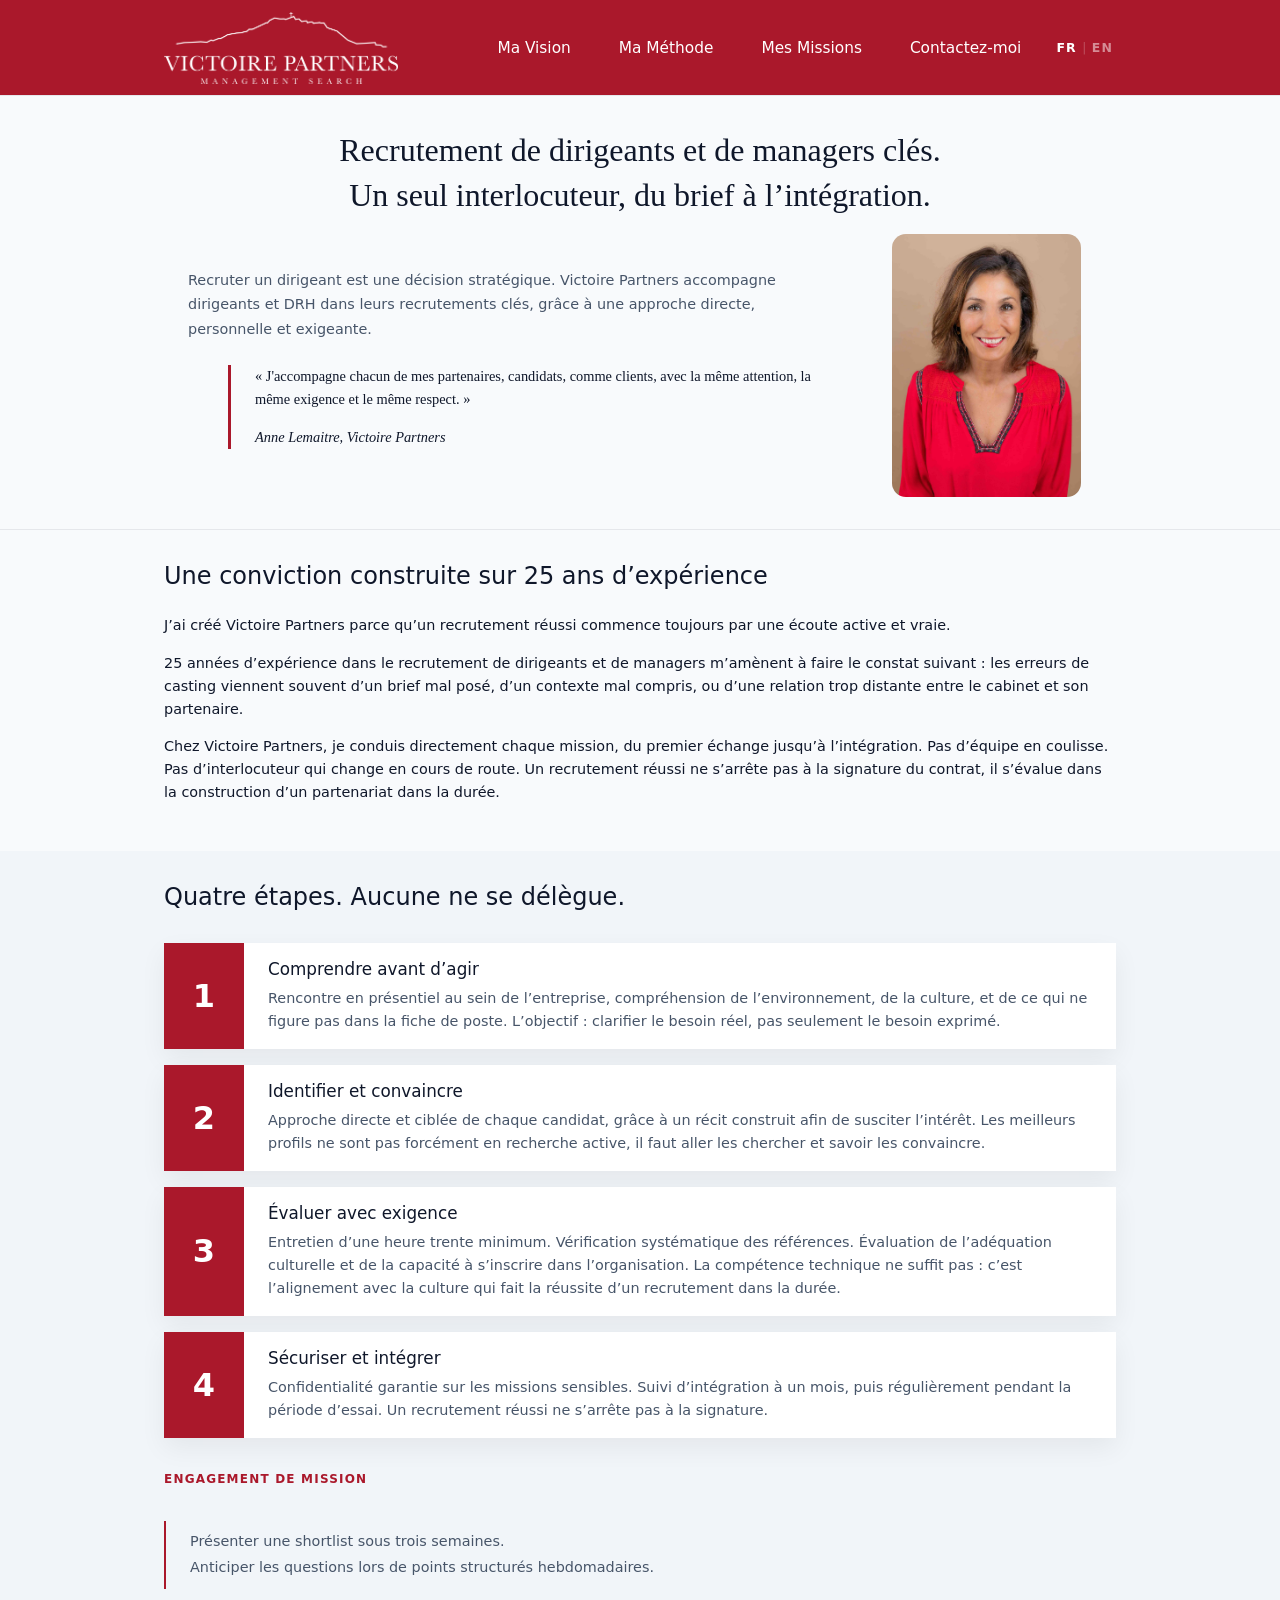
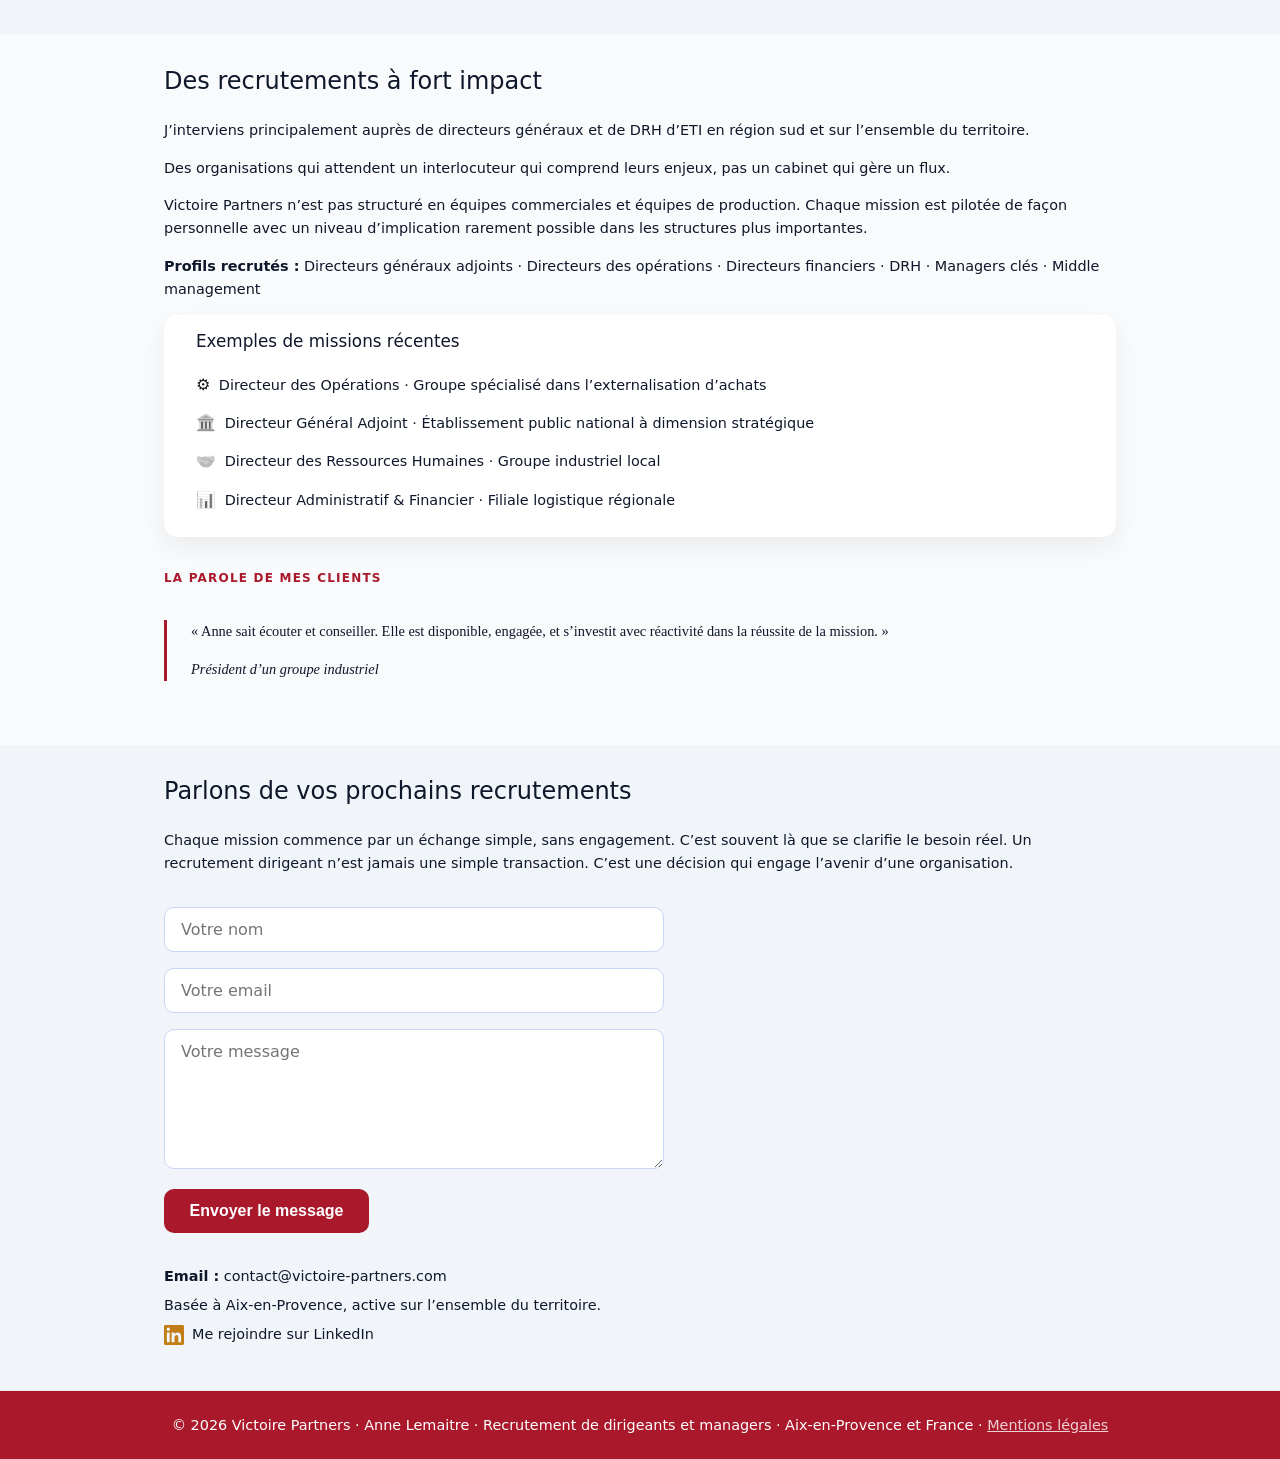
==== index.html @ 2c74159b "a" ====
<!DOCTYPE html>
<html lang="fr">
<head>
  <meta charset="UTF-8" />
  <meta name="viewport" content="width=device-width, initial-scale=1" />

  <!-- SEO -->
  <title>Victoire Partners | Recrutement de dirigeants et de managers clés.</title>
  <meta name="description" content="Recrutement de dirigeants et managers clés. Un seul interlocuteur. Du brief à l’intégration. Anne Lemaître accompagne dirigeants et DRH dans leurs recrutements clés, avec une approche directe, personnelle et exigeante." />
  <link rel="canonical" href="https://www.victoire-partners.com/" />
  <link rel="alternate" hreflang="x-default" href="https://www.victoire-partners.com/" />
  <link rel="icon" href="/images/vp_logo2.png" type="image/svg+xml" />

  <!-- Social sharing (optional but recommended) -->
  <meta property="og:title" content="Victoire Partners | Recrutement de dirigeants et managers clés" />
  <meta property="og:description" content="Recrutement de dirigeants et managers clés. Un seul interlocuteur. Du brief à l’intégration. Anne Lemaître accompagne dirigeants et DRH dans leurs recrutements clés, avec une approche directe, personnelle et exigeante." />
  <meta property="og:type" content="website" />
  <meta property="og:url" content="https://www.victoire-partners.com/" />

  <!-- Styles -->
  <link rel="stylesheet" href="styles.css" />
</head>

<body>

<!-- =========================
     CONTENT Site (INLINE)
========================= -->
<script>
  const CONTENT_FR = {
    hero_tagline: "Recrutement de dirigeants et de managers clés.<br>Un seul interlocuteur, du brief à l’intégration.",
    hero_subtitle: "Recruter un dirigeant est une décision stratégique.  Victoire Partners accompagne dirigeants et DRH dans leurs recrutements clés, grâce à une approche directe, personnelle et exigeante.",

    mavision_section_md: "<h2>Une conviction construite sur 25 ans d’expérience</h2><p>J’ai créé Victoire Partners parce qu’un recrutement réussi commence toujours par une écoute active et vraie.</p><p>25 années d’expérience dans le recrutement de dirigeants et de managers m’amènent à faire le constat suivant : les erreurs de casting viennent souvent d’un brief mal posé, d’un contexte mal compris, ou d’une relation trop distante entre le cabinet et son partenaire.</p><p>Chez Victoire Partners, je conduis directement chaque mission, du premier échange jusqu’à l’intégration. Pas d’équipe en coulisse. Pas d’interlocuteur qui change en cours de route. Un recrutement réussi ne s’arrête pas à la signature du contrat, il s’évalue dans la construction d’un partenariat dans la durée.</p>",
    ma_vision_pullquote_md: "<p>« J'accompagne chacun de mes partenaires, candidats, comme clients, avec la même attention, la même exigence et le même respect. »</p><p><em>Anne Lemaitre, Victoire Partners</em></p>",

    methode_section_md: "<h2>Quatre étapes. Aucune ne se délègue.</h2>",
    card_step1_md: "<h3>Comprendre avant d’agir</h3><p>Rencontre en présentiel au sein de l’entreprise, compréhension de l’environnement, de la culture, et de ce qui ne figure pas dans la fiche de poste. L’objectif : clarifier le besoin réel, pas seulement le besoin exprimé.</p>",
    card_step2_md: "<h3>Identifier et convaincre</h3><p>Approche directe et ciblée de chaque candidat, grâce à un récit construit afin de susciter l’intérêt. Les meilleurs profils ne sont pas forcément en recherche active, il faut aller les chercher et savoir les convaincre.</p>",
    card_step3_md: "<h3>Évaluer avec exigence</h3><p>Entretien d’une heure trente minimum. Vérification systématique des références. Évaluation de l’adéquation culturelle et de la capacité à s’inscrire dans l’organisation. La compétence technique ne suffit pas : c’est l’alignement avec la culture qui fait la réussite d’un recrutement dans la durée.</p>",
    card_step4_md: "<h3>Sécuriser et intégrer</h3><p>Confidentialité garantie sur les missions sensibles. Suivi d’intégration à un mois, puis régulièrement pendant la période d’essai. Un recrutement réussi ne s’arrête pas à la signature.</p>",
    methode_label: "Engagement de mission",
    methode_engagement: "Présenter une shortlist sous trois semaines.<br>Anticiper les questions lors de points structurés hebdomadaires.",

    missions_section_md: "<h2>Des recrutements à fort impact</h2><p>J’interviens principalement auprès de directeurs généraux et de DRH d’ETI en région sud et sur l’ensemble du territoire.</p><p>Des organisations qui attendent un interlocuteur qui comprend leurs enjeux, pas un cabinet qui gère un flux.</p><p>Victoire Partners n’est pas structuré en équipes commerciales et équipes de production. Chaque mission est pilotée de façon personnelle avec un niveau d’implication rarement possible dans les structures plus importantes.</p><p><strong>Profils recrutés :</strong> Directeurs généraux adjoints · Directeurs des opérations · Directeurs financiers · DRH · Managers clés · Middle management</p>",
    card_missions_exemples_md: "<h3>Exemples de missions récentes</h3><ul><li><span class=\"li-content\"><span class=\"title-full\">Directeur des Opérations</span><span class=\"title-short\">Dir. des Opérations</span> · Groupe spécialisé dans l’externalisation d’achats</span></li><li><span class=\"li-content\"><span class=\"title-full\">Directeur Général Adjoint</span><span class=\"title-short\">DGA</span> · Établissement public national à dimension stratégique</span></li><li><span class=\"li-content\"><span class=\"title-full\">Directeur des Ressources Humaines</span><span class=\"title-short\">DRH</span> · Groupe industriel local</span></li><li><span class=\"li-content\"><span class=\"title-full\">Directeur Administratif & Financier</span><span class=\"title-short\">DAF</span> · Filiale logistique régionale</span></li></ul>",
    missions_temoignage_md: "<p>« Anne sait écouter et conseiller. Elle est disponible, engagée, et s’investit avec réactivité dans la réussite de la mission. »</p><p><em>Président d’un groupe industriel</em></p>",

    contact_title: "Parlons de vos prochains recrutements",
    contact_intro_1: "Chaque mission commence par un échange simple, sans engagement. C’est souvent là que se clarifie le besoin réel. Un recrutement dirigeant n’est jamais une simple transaction. C’est une décision qui engage l’avenir d’une organisation.",
    contact_location_md: "Basée à Aix-en-Provence, active sur l’ensemble du territoire.",
    linkedin_text: "Me rejoindre sur LinkedIn",
    footer_tagline: "Recrutement de dirigeants et managers · Aix-en-Provence et France",
    footer_legal: "Mentions légales",
  };

  const CONTENT_EN = {
    hero_tagline: "Management search and key hires.<br>One point of contact, from brief to integration.",
    hero_subtitle: "Recruiting a senior leader is a strategic decision. Victoire Partners supports CEOs and HR leaders in their critical hires with a direct, personal, and rigorous approach.",

    mavision_section_md: "<h2>A conviction earned over 25 years: listening comes first</h2><p>I created Victoire Partners because a successful hire always begins with active and genuine listening.</p><p>After 25 years recruiting executives and key managers, one thing is clear: hiring mistakes often stem from an unclear brief, a poorly understood context, or a relationship that remains too transactional between the firm and its partner.</p><p>At Victoire Partners, I personally lead every assignment, from the first conversation through to integration. No handoff to a junior team. No change of contact midway through. A successful recruitment process does not end with the signing of a contract; it is measured by the ability to build a lasting partnership over time.</p>",
    ma_vision_pullquote_md: "<p>\" I support each of my partners, candidates and clients alike, with the same level of attention, high standards, and respect.\"</p><p><em>Anne Lemaitre, Victoire Partners</em></p>",

    methode_section_md: "<h2>Four steps. None of them delegated.</h2>",
    card_step1_md: "<h3>Understand before acting</h3><p>In-person meetings within the company to understand the environment, the culture, and what does not appear in the job description. The objective is to clarify the real need, not just the expressed one.</p>",
    card_step2_md: "<h3>Identify and engage</h3><p>Direct and targeted outreach to each candidate, supported by a tailored narrative designed to spark interest. The strongest profiles are not always actively looking. You have to seek them out and know how to convince them.</p>",
    card_step3_md: "<h3>Assess with rigour</h3><p>In-depth interviews, at least ninety minutes each. Systematic reference checks. Evaluation of cultural fit and the candidate’s ability to integrate into the organisation. Technical competence alone is not enough. Long-term success depends on alignment with the company’s culture.</p>",
    card_step4_md: "<h3>Secure and integrate</h3><p>Full confidentiality for sensitive assignments. Integration follow-up after one month, then regularly during the probation period. A successful recruitment does not stop at signing.</p>",
    methode_label: "Commitment",
    methode_engagement: "Presenting a shortlist within three weeks.<br>Anticipating key questions through structured weekly updates.",

    missions_section_md: "<h2>Recruitments with high organisational impact</h2><p>I work primarily with CEOs and HR directors of mid-sized companies in the south of France and across the country.</p><p>Organisations that expect a counterpart who understands their challenges, not a firm managing a pipeline.</p><p>Victoire Partners is not structured into sales and delivery teams. Every assignment is piloted personally, with a level of involvement rarely possible in larger firms.</p><p><strong>Profiles recruited:</strong> Deputy CEOs · Operations Directors · Finance Directors · HR Directors · Key managers · Middle management</p>",
    card_missions_exemples_md: "<h3>Recent examples</h3><ul><li><span class=\"li-content\"><span class=\"title-full\">Operations Director</span><span class=\"title-short\">Dir. Operations</span> · Group specialised in procurement outsourcing</span></li><li><span class=\"li-content\"><span class=\"title-full\">Deputy CEO</span><span class=\"title-short\">Dep. CEO</span> · National public institution with strategic scope</span></li><li><span class=\"li-content\"><span class=\"title-full\">HR Director</span><span class=\"title-short\">HR Dir.</span> · Local industrial group</span></li><li><span class=\"li-content\"><span class=\"title-full\">CFO</span><span class=\"title-short\">CFO</span> · Regional logistics subsidiary</span></li></ul>",
    missions_temoignage_md: "<p>\"Anne listens and advises with clarity. She is available, committed, and invests herself with real responsiveness in the success of each assignment.\"</p><p><em>President, industrial group</em></p>",

    contact_title: "Let’s discuss your next management hire",
    contact_intro_1: "Every assignment begins with a simple conversation, with no obligation.<br>That is often where the real need becomes clear. A management hire is never a simple transaction. It is a decision that shapes the future of an organisation.",
    contact_location_md: "Based in Aix-en-Provence, working across France.",
    linkedin_text: "Connect with me on LinkedIn",
    footer_tagline: "Management Search · Aix-en-Provence and France",
    footer_legal: "Legal & Privacy Policy",
  };

  const I18N = {
    fr: {
      nav_vision:     "Ma Vision",
      nav_methode:    "Ma Méthode",
      nav_missions:   "Mes Missions",
      nav_contact:    "Contactez-moi",
      hamburger_menu: "Ouvrir le menu",
      label_name:     "Votre nom",
      label_email:    "Votre email",
      label_message:  "Votre message",
      contact_button: "Envoyer le message",
      temoignage_label: "La parole de mes clients",
    },
    en: {
      nav_vision:     "My Vision",
      nav_methode:    "My Methodology",
      nav_missions:   "My Work",
      nav_contact:    "Contact",
      hamburger_menu: "Open menu",
      label_name:     "Your name",
      label_email:    "Your email",
      label_message:  "Your message",
      contact_button: "Send message",
      temoignage_label: "What my clients say",
    },
  };
</script>
  

<!-- ===========================
     NAVIGATION
========================= -->
<header class="header">
  <div class="nav">
    <a href="/" class="logo" aria-label="Victoire Partners – Management Search">
      <img src="/images/vp_logo2.png" alt="Victoire Partners" />
    </a>

    <div class="nav-right">
      <button class="hamburger" data-i18n-aria="hamburger_menu" aria-label="Ouvrir le menu" aria-expanded="false">
        &#9776;
      </button>
      <nav class="nav-links" aria-label="Navigation principale">
        <a href="/#vision"   data-i18n="nav_vision">Ma Vision</a>
        <a href="/#methode"  data-i18n="nav_methode">Ma Méthode</a>
        <a href="/#missions" data-i18n="nav_missions">Mes Missions</a>
        <a href="/#contact"  data-i18n="nav_contact">Contactez-moi</a>
      </nav>
      <div class="lang-switch" role="group" aria-label="Language">
        <button class="lang-btn" data-lang="fr">FR</button>
        <span class="lang-sep" aria-hidden="true">|</span>
        <button class="lang-btn" data-lang="en">EN</button>
      </div>
    </div>
  </div>
</header>

<main>
<!-- =========================
     INTRO
========================= -->
<section class="intro">
  <div class="container">
    <h1 class="intro-tagline" data-content="hero_tagline"></h1>
    <div class="intro-grid">
      <div class="intro-text">
        <p class="intro-subtitle" data-content="hero_subtitle"></p>
        <blockquote class="intro-quote" data-content="ma_vision_pullquote_md"></blockquote>
      </div>
      <div class="intro-founder">
        <img src="images/AnneLemaitre.jpg" alt="Anne Lemaitre, fondatrice de Victoire Partners" class="founder-photo" />
      </div>
    </div>
  </div>
</section>

<!-- =========================
     VISION
========================= -->
<section id="vision" class="section">
  <div class="container">
    <section data-content="mavision_section_md"></section>
  </div>
</section>


<!-- =========================
     MÉTHODE
========================= -->
<section id="methode" class="section alt">
  <div class="container">
    <section data-content="methode_section_md"></section>
    <div class="steps">
      <div class="step">
        <div class="step-marker"><div class="step-num">1</div><div class="step-connector"></div></div>
        <article class="step-body" data-content="card_step1_md"></article>
      </div>
      <div class="step">
        <div class="step-marker"><div class="step-num">2</div><div class="step-connector"></div></div>
        <article class="step-body" data-content="card_step2_md"></article>
      </div>
      <div class="step">
        <div class="step-marker"><div class="step-num">3</div><div class="step-connector"></div></div>
        <article class="step-body" data-content="card_step3_md"></article>
      </div>
      <div class="step">
        <div class="step-marker"><div class="step-num">4</div><div class="step-connector"></div></div>
        <article class="step-body" data-content="card_step4_md"></article>
      </div>
    </div>
    <p class="temoignage-label" data-content="methode_label"></p>
    <p class="methode-engagement" data-content="methode_engagement"></p>
  </div>
</section>


<!-- =========================
     MISSIONS
========================= -->
<section id="missions" class="section">
  <div class="container">
    <section data-content="missions_section_md"></section>
    <article class="card-h" data-content="card_missions_exemples_md"></article>
    <p class="temoignage-label" data-i18n="temoignage_label">La parole de mes clients</p>
    <blockquote class="pull-quote" data-content="missions_temoignage_md"></blockquote>
  </div>
</section>


<!-- =========================
     CONTACT
========================= -->
<section id="contact" class="section alt">
  <div class="container">
    <h2 data-content="contact_title"></h2>
    <p data-content="contact_intro_1"></p>

    <form name="contact" netlify method="POST" data-netlify="true" class="contact-form">
      <input type="hidden" name="form-name" value="contact" />
    
      <label for="name" class="sr-only" data-i18n="label_name">Votre nom</label>
      <input id="name" type="text" name="name" placeholder="Votre nom" data-i18n-placeholder="label_name" required />

      <label for="email" class="sr-only" data-i18n="label_email">Votre email</label>
      <input id="email" type="email" name="email" placeholder="Votre email" data-i18n-placeholder="label_email" required />

      <label for="message" class="sr-only" data-i18n="label_message">Votre message</label>
      <textarea id="message" name="message" placeholder="Votre message" data-i18n-placeholder="label_message" required></textarea>

      <button type="submit" data-i18n="contact_button">Envoyer le message</button>
    </form>
    
    <div class="contact-box">
      <p class="contact-email">
        <strong>Email :</strong>
        <a href="mailto:contact@victoire-partners.com">
          contact@victoire-partners.com
        </a>
      </p>
      <p> <span data-content="contact_location_md"></span></p>

      <p class="contact-linkedin">
        <a href="https://www.linkedin.com/in/arzlemaitre/" target="_blank">
          <img src="/images/LinkedInlogoGold.svg" class="linkedin-icon" alt="" />
          <span data-content="linkedin_text"></span>
        </a>
      </p>
    </div>
  </div>
</section>

</main>

<!-- =========================
     FOOTER
========================= -->
<footer class="footer">
  <p>© 2026 Victoire Partners · Anne Lemaitre · <span data-content="footer_tagline"></span> · <a href="privacy.html" data-content="footer_legal"></a></p>
</footer>

<!-- =========================
     JS 
========================= -->
<script>
  function renderContent(lang) {
    const content = lang === 'en' ? CONTENT_EN : CONTENT_FR;
    const t = I18N[lang];

    document.querySelectorAll("[data-content]").forEach(el => {
      const key = el.dataset.content;
      if (content[key]) {
        el.innerHTML = content[key];
      }
    });

    document.querySelectorAll("[data-i18n]").forEach(el => {
      const key = el.dataset.i18n;
      if (t[key]) el.textContent = t[key];
    });

    document.querySelectorAll("[data-i18n-placeholder]").forEach(el => {
      const key = el.dataset.i18nPlaceholder;
      if (t[key]) el.placeholder = t[key];
    });

    document.querySelectorAll("[data-i18n-aria]").forEach(el => {
      const key = el.dataset.i18nAria;
      if (t[key]) el.setAttribute('aria-label', t[key]);
    });

    document.documentElement.lang = lang;
    document.querySelectorAll('.lang-btn').forEach(btn => {
      btn.classList.toggle('active', btn.dataset.lang === lang);
    });
  }

  const savedLang = localStorage.getItem('vp-lang') || 'fr';
  renderContent(savedLang);

  document.querySelectorAll('.lang-btn').forEach(btn => {
    btn.addEventListener('click', () => {
      const lang = btn.dataset.lang;
      localStorage.setItem('vp-lang', lang);
      renderContent(lang);
    });
  });
</script>

<script src="/nav.js" defer></script>


</body>
</html>
---- styles.css ----
/* =========================
   Design tokens
========================= */
:root {
  /* Colors */
  --bg: #f8fafc;
  --bg-alt: #f1f5f9;
  --bg-blue: #aa182b;
  --card: #ffffff;

  --text: #0f172a;
  --muted: #475569;
  --white: #ffffff;
  --accent: #aa182b;
  --accent-soft: #f0bfc6;

  /* Layout */
  --max-width: 1000px;
  --section-space: 4rem;
  --header-height: 95px;
  --header-max-width: 1000px; /* slightly wider than 1000px */


  /* Spacing scale */
  --space-xs: 0.25rem;
  --space-sm: 0.5rem;
  --space-md: 1rem;
  --space-lg: 1.5rem;
  --space-xl: 2rem;

  /* Radius & shadow */
  --radius-md: 10px;
  --radius-lg: 14px;
  --shadow-soft: 0 10px 25px rgba(0, 0, 0, 0.06);

  /* Typography */
  --font-base: "Helvetica Neue", system-ui, -apple-system, BlinkMacSystemFont,
    "Segoe UI", sans-serif;
  --font-size-sm: 0.875rem;
  --font-size-base: 1rem;
  --font-size-lg: 1.125rem;
  --text-body: clamp(0.9rem, 1.1vw, 1.1rem);
}

@media (max-width: 768px) {
  :root {
    --header-height: 73px;
  }
}

/* =========================
   Base
========================= */
*,
*::before,
*::after {
  box-sizing: border-box;
}

html {
  scroll-behavior: smooth;
  font-size: 100%;
}

body {
  margin: 0;
  font-family: var(--font-base);
  color: var(--text);
  background: var(--bg);
}

/* Focus styles for accessibility */
a:focus-visible,
button:focus-visible,
input:focus-visible,
textarea:focus-visible {
  outline: 2px solid var(--accent-soft);
  outline-offset: 2px;
}

/* =========================
   Layout helpers
========================= */
.container {
  max-width: var(--max-width);
  margin: 0 auto;
  padding: 0 var(--space-lg);
}

.section {
  scroll-margin-top: var(--header-height);
  padding: var(--space-xl) var(--space-lg);
}

.section.alt {
  scroll-margin-top: var(--header-height);
  padding: var(--space-xl) var(--space-lg);
  background: var(--bg-alt);
}

/* =========================
   Header / Nav
========================= */
.header {
  position: sticky;
  top: 0;
  background: var(--bg-blue);
  border-bottom: 1px solid #e5e7eb;
  z-index: 100;
}

.nav {
  max-width: var(--header-max-width);
  margin: 0 auto;
  padding: 0 var(--space-lg);
  display: flex;
  justify-content: space-between;
  align-items: center;
  min-height: var(--header-height);
}

.logo {
  background: var(--bg-blue);
  padding: 0;
  display: flex;
  align-items: center;
  text-decoration: none;
}

.logo img {
  height: 72px;
  width: auto;
  display: block;
}

@media (max-width: 768px) {
  .logo {
    padding: 2px 8px 10px;
  }
  .logo img {
    height: calc(var(--header-height) - 12px);
    margin-left: 0;
  }
}

nav a {
  margin-left: var(--space-lg);
  text-decoration: none;
  color: var(--white);
  font-weight: 400;
  font-size: clamp(0.9rem, 1.2vw, 1.05rem);
  padding: var(--space-sm) 0;
  transition: color 150ms ease-out;
}

nav a:hover {
  color: rgba(255, 255, 255, 0.7);
}

.nav-right {
  display: flex;
  align-items: center;
  gap: var(--space-xl);
}

.nav-links {
  display: flex;
  align-items: center;
  gap: var(--space-lg);
}

/* Hamburger button */
.hamburger {
  display: none;
  background: none;
  border: none;
  font-size: 2rem;
  cursor: pointer;
  color: var(--white);
}

/* Mobile styles */
@media (max-width: 768px) {
  .nav-right {
    gap: 0;
  }

  .nav-links {
    display: none;
    flex-direction: column;
    gap: var(--space-md);
    position: absolute;
    top: 100%;
    left: 0;
    width: 100%;
    background: var(--bg-blue);
    padding: var(--space-md) 0;
    z-index: 99;
  }

  .nav-links.active {
    display: flex;
  }

  .hamburger {
    display: block;
  }
}

/* =========================
   Typography
========================= */
.section h2 {
  font-family: var(--font-base);
/*  font-size: clamp(1.35rem, 1.875vw, 1.95rem);
*/
  font-size: clamp(1.35rem, 1.875vw, 1.95rem);
  font-weight: 450;
  margin: 0 0 var(--space-lg) 0;
}

p,
ul,
ol,
li {
  font-size: var(--text-body);
  line-height: 1.6;
}

.privacy p,
.privacy li,
.privacy address {
  font-size: 0.95rem;
}

/* Normalize list typography */
ul,
ol {
  margin: var(--space-sm) 0;
  padding-left: 5.4em; /* keeps bullets aligned nicely */
}

li {
  margin-bottom: 0.4em;
}

.header {
  isolation: isolate;
}


/* =========================
   Language switcher
========================= */
.lang-switch {
  display: flex;
  align-items: center;
  gap: 0.15rem;
}

.lang-btn {
  background: none;
  border: none;
  color: rgba(255, 255, 255, 0.5);
  font-family: var(--font-base);
  font-size: 0.78rem;
  font-weight: 600;
  letter-spacing: 0.08em;
  cursor: pointer;
  padding: 0.2rem 0.2rem;
  transition: color 150ms ease-out;
}

.lang-btn.active {
  color: var(--white);
}

.lang-btn:hover {
  color: rgba(255, 255, 255, 0.9);
}

.lang-sep {
  color: rgba(255, 255, 255, 0.25);
  font-size: 0.75rem;
  user-select: none;
}


/* =========================
   Intro (tagline below hero)
========================= */
.intro {
  background: var(--bg);
  padding: var(--space-xl) var(--space-sm) var(--space-xl);
  border-bottom: 1px solid #e5e7eb;
}

.intro-grid {
  display: grid;
  grid-template-columns: 3fr 1fr;
  gap: var(--space-sm);
  align-items: center;
}

.intro-text {
  padding-left: var(--space-lg);
}

.intro-founder {
  display: flex;
  justify-content: center;
  align-items: center;
  padding-right: var(--space-lg);
}

.founder-photo {
  width: 100%;
  max-width: 189px;
  border-radius: var(--radius-lg);
  display: block;
  object-fit: cover;
}

.intro-quote {
  margin-top: var(--space-lg);
  padding-left: var(--space-lg);
  border-left: 3px solid var(--accent);
  font-family: 'Georgia', serif;
  font-size: var(--text-body);
  line-height: 1.6;
  color: var(--text);
}

@media (max-width: 768px) {
  .intro-grid {
    grid-template-columns: 1fr;
  }
  .intro-founder {
    order: 1;
    justify-content: center;
    padding-right: 0;
  }
  .founder-photo {
    max-width: 227px;
    margin: 0 auto;
  }
}

.intro-tagline {
  font-family: 'Georgia', serif;
  font-size: clamp(1.8rem, 2.5vw, 2.2rem);
  font-weight: 450;
  color: var(--text);
  margin: 0 auto var(--space-md) auto; /* auto left/right centers the block */
  max-width: 750px;                    /* ← adjust this to control line width */
  line-height: 1.4;
  text-align: center;
}

.intro-subtitle {
  font-size: var(--text-body);
  font-weight: 400;
  color: var(--muted);
  max-width: 620px;
  margin: 0;
  line-height: 1.7;
}

.methode-engagement {
  margin-top: var(--space-xl);
  display: inline-block;
  border-left: 2px solid var(--accent);
  padding: var(--space-sm) var(--space-lg);
  font-size: var(--text-body);
  line-height: 1.8;
  color: var(--muted);
}



.temoignage-label {
  margin: var(--space-xl) 0 0 0;
  font-size: 0.75rem;
  font-weight: 700;
  letter-spacing: 0.1em;
  text-transform: uppercase;
  color: var(--accent);
}

.pull-quote {
  margin: var(--space-xl) 0;
  padding-left: var(--space-lg);
  border-left: 3px solid var(--accent);
  font-family: 'Georgia', serif;
  font-size: var(--text-body);
  line-height: 1.6;
  color: var(--text);
}


/* =========================
   Steps (Méthode)
========================= */
.steps {
  margin-top: var(--space-xl);
  display: flex;
  flex-direction: column;
  gap: var(--space-md);
}

.step {
  display: flex;
  background: var(--card);
  box-shadow: var(--shadow-soft);
}

.step-marker {
  background: var(--accent);
  min-width: 80px;
  display: flex;
  align-items: center;
  justify-content: center;
  flex-shrink: 0;
}

.step-num {
  color: var(--white);
  font-size: 2rem;
  font-weight: 700;
}

.step-connector {
  display: none;
}

.step-body {
  padding: var(--space-md) var(--space-lg);
}

.step-body h3 {
  margin: 0 0 var(--space-sm) 0;
  font-size: 1.05rem;
  font-weight: 500;
  color: var(--text);
}

.step-body p {
  margin: 0;
  color: var(--muted);
  font-size: var(--text-body);
  line-height: 1.6;
}

@media (max-width: 768px) {
  .step-marker {
    min-width: 56px;
  }
  .step-num {
    font-size: 1.5rem;
  }
}

.card-h {
  background: var(--card);
  padding: var(--space-md) var(--space-xl);
  border-radius: var(--radius-lg);
  box-shadow: var(--shadow-soft);
  margin-bottom: 0;
}

.card-h h3 {
  margin-top: 0;
  font-size: 1.05rem;
  font-weight: 450;
}
.card-h p {
  margin: 0.3em 0;
  font-size: var(--text-body);
}

.card-h p:first-of-type {
  margin-top: 0;
  font-size: var(--text-body);
  font-weight: 300;
}

.card-h p:last-of-type {
  margin-bottom: 0;
  font-size: var(--text-body);
}

.card-h > *:last-child { margin-bottom: 0; }

.card-h ul {
  margin-left: 0;
  padding-left: 0;
  list-style: none;
}

.card-h li {
  display: flex;
  align-items: baseline;
  gap: 0.6em;
  padding: 0.25em 0;
}

.card-h .li-content {
  flex: 1;
}

.card-h li::before {
  font-style: normal;
  font-size: 1.1em;
  flex-shrink: 0;
  filter: grayscale(1);
}

#missions .card-h li:nth-child(1)::before { content: "⚙️"; }
#missions .card-h li:nth-child(2)::before { content: "🏛️"; }
#missions .card-h li:nth-child(3)::before { content: "🤝"; }
#missions .card-h li:nth-child(4)::before { content: "📊"; }

.title-short { display: none; }

@media (max-width: 768px) {
  .title-full { display: none; }
  .title-short { display: inline; }
}


/* =========================
   Contact
========================= */
.contact-form {
  max-width: 500px;
  margin-top: var(--space-xl);
}

.contact-form input,
.contact-form textarea {
  width: 100%;
  padding: 0.75rem 1rem;
  margin-bottom: var(--space-md);
  border-radius: var(--radius-md);
  border: 1px solid #cbd5f5;
  font-family: inherit;
  font-size: var(--font-size-base);
}

.contact-form textarea {
  resize: vertical;
  min-height: 140px;
}

.contact-form button {
  background: var(--bg-blue);
  color: white;
  border: none;
  padding: 0.8rem 1.6rem;
  border-radius: var(--radius-md);
  font-size: var(--font-size-base);
  font-weight: 600;
  cursor: pointer;
  transition: opacity 150ms ease-out, transform 150ms ease-out;
}

.contact-form button:hover,
.contact-form button:focus-visible {
  opacity: 0.9;
  transform: translateY(-1px);
}

.sr-only {
  position: absolute;
  width: 1px;
  height: 1px;
  padding: 0;
  margin: -1px;
  overflow: hidden;
  clip: rect(0, 0, 0, 0);
  white-space: nowrap;
  border: 0;
}

.contact-box {
  margin-top: var(--space-xl);
  font-size: clamp(0.9rem, 1.2vw, 1.2rem);
}

.contact-box p {
  margin: 0.4rem 0;
}

.contact-linkedin a,
.contact-email a {
  display: inline-flex;
  align-items: center;
  gap: var(--space-sm);
  color: inherit;
  font: inherit;
  text-decoration: none;
}

.contact-linkedin a:hover ,
.contact-email a:hover{
  color: var(--accent);
  text-decoration: underline;
}

.contact-linkedin a,
.contact-linkedin span {
  font-size: inherit;
}

.linkedin-icon {
  width: 20px;
  height: 20px;
  flex-shrink: 0;
}

/* =========================
   Footer
========================= */
.footer {
  text-align: center;
  padding: 0.5rem;
  border-top: 1px solid #e5e7eb;
  background: var(--bg-blue);
  color: var(--white);          /* text color */
  font-size: var(--font-size-sm);
}
.footer a {
  color: rgba(255, 255, 255, 0.8);
  text-decoration: underline;
}

.footer a:hover {
  opacity: 0.8;                 /* subtle hover effect */
}

/* =========================
   Privacy / Legal pages
========================= */

.privacy {
  max-width: 760px;              /* better reading width */
  margin: 0 auto;
}

.privacy h1 {
  font-size: clamp(2rem, 3vw, 2.6rem);
  text-align: center;
  margin-bottom: var(--space-xl);
}

.privacy h2 {
  font-size: clamp(1.2rem, 1.6vw, 1.4rem);
  margin-top: var(--space-xl);
  margin-bottom: var(--space-sm);
  padding-bottom: var(--space-xs);
  border-bottom: 1px solid #e5e7eb;
}

.privacy h3 {
  font-size: 1.05rem;
  margin-top: var(--space-lg);
  margin-bottom: var(--space-xs);
}

.privacy p,
.privacy li,
.privacy address {
  font-size: 0.95rem;
  line-height: 1.7;
  color: var(--muted);
}

.privacy ul,
.privacy ol {
  padding-left: 1.25rem;
  margin: var(--space-sm) 0 var(--space-md);
}

.privacy li {
  margin-bottom: 0.4rem;
}

.privacy address {
  font-style: normal;
  margin: var(--space-sm) 0;
}

.privacy a {
  color: var(--accent);
  text-decoration: underline;
}

.privacy .small {
  font-size: 0.85rem;
  color: var(--muted);
}
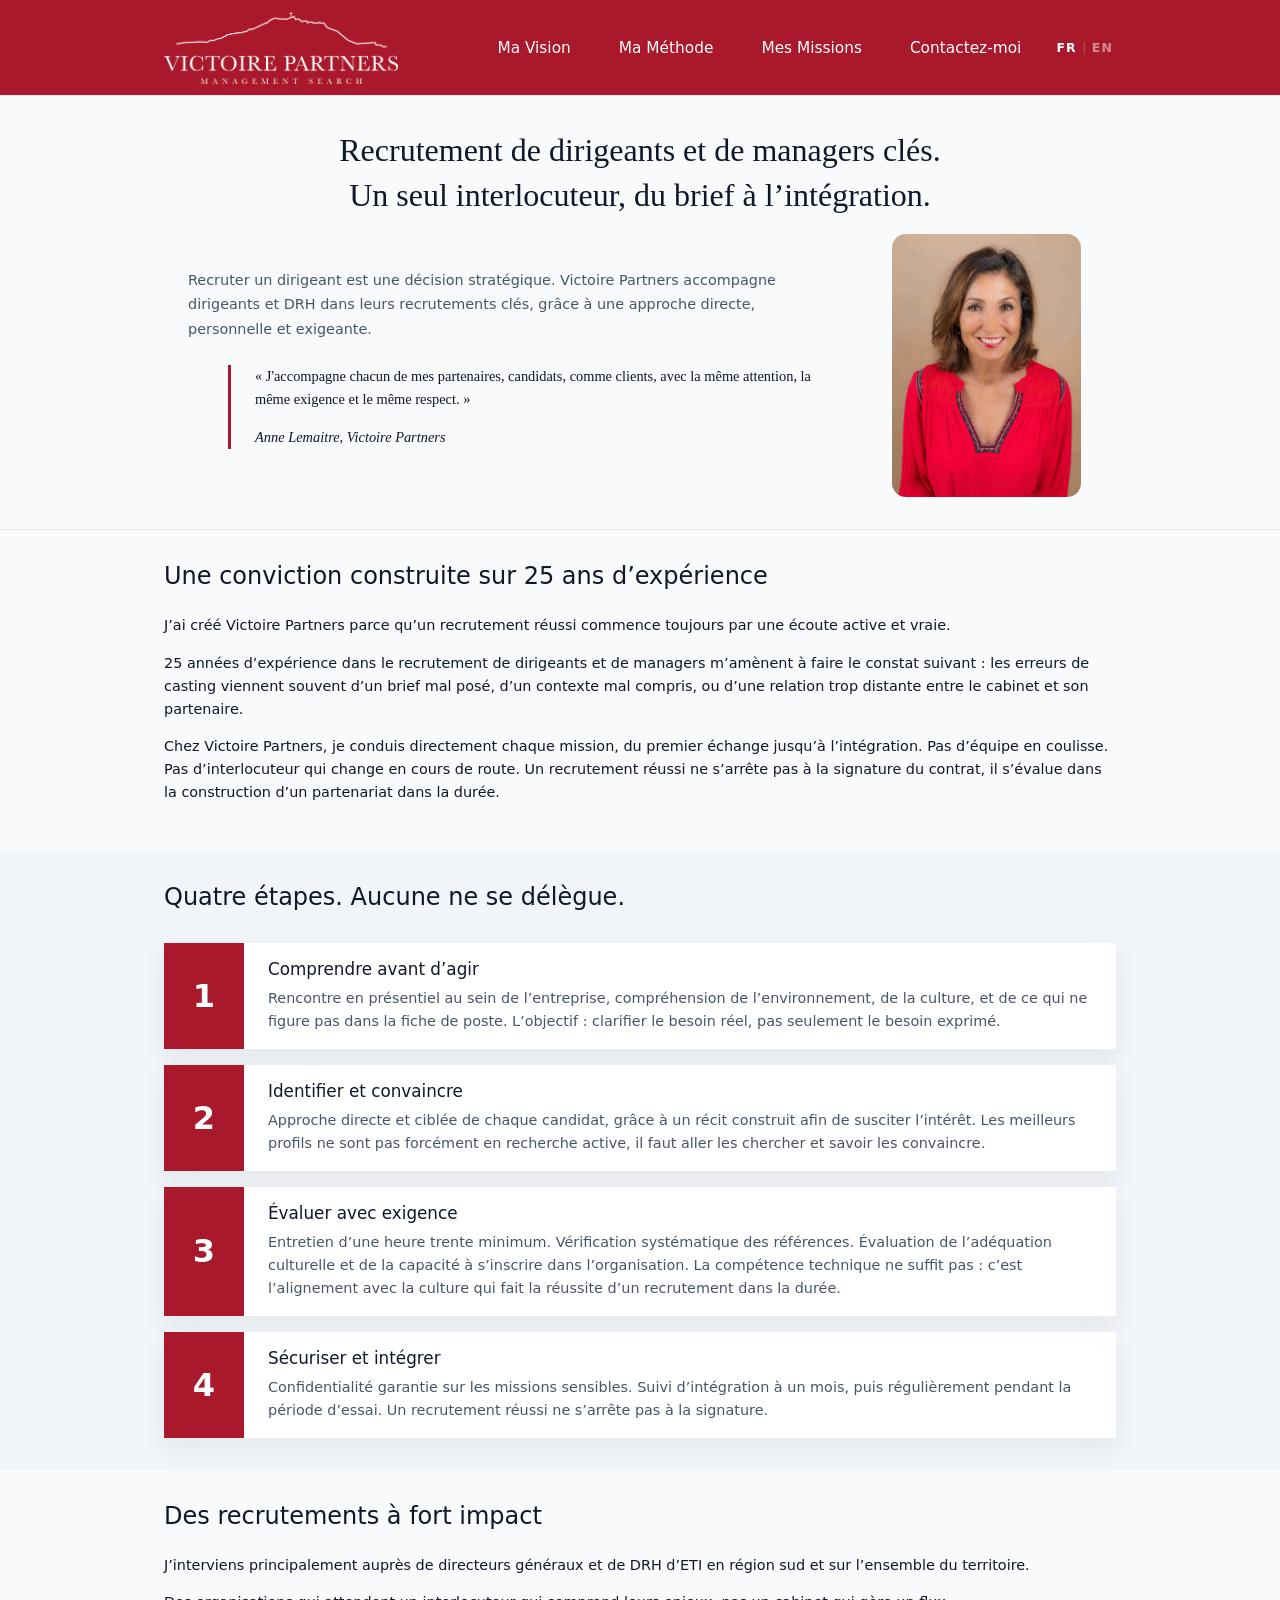
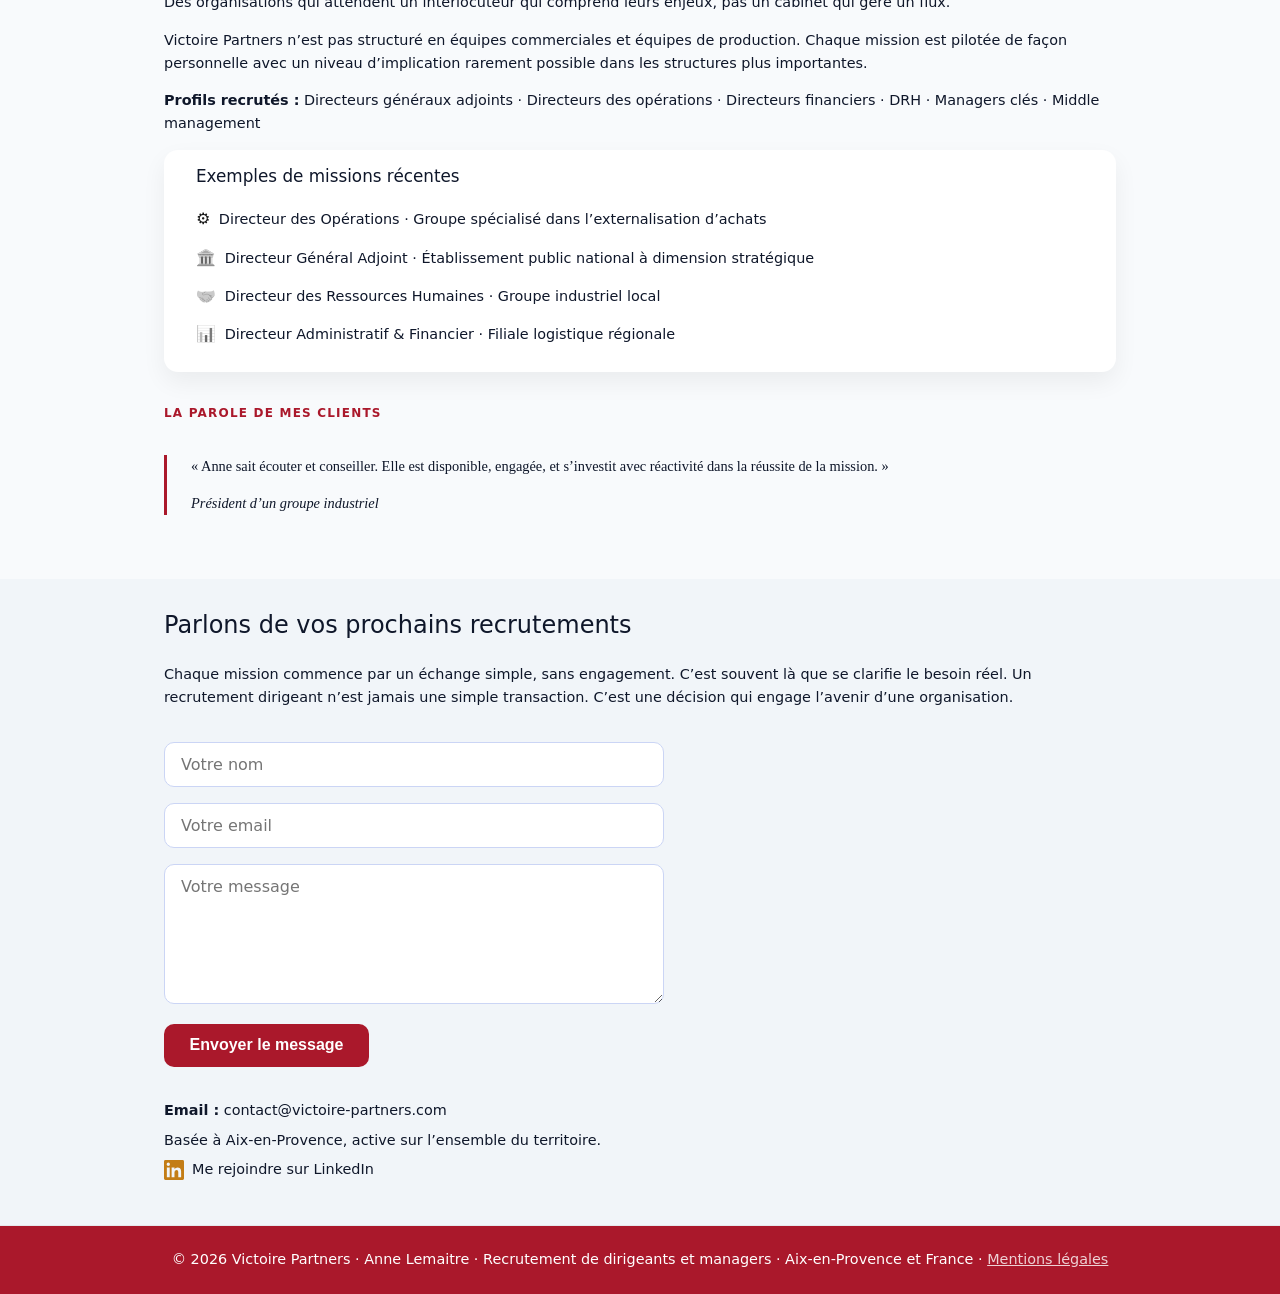
==== commit 72799ece: "a" ====
--- a/index.html
+++ b/index.html
@@ -92,7 +92,6 @@
       label_email:    "Votre email",
       label_message:  "Votre message",
       contact_button: "Envoyer le message",
-      temoignage_label: "La parole de mes clients",
     },
     en: {
       nav_vision:     "My Vision",
@@ -104,7 +103,6 @@
       label_email:    "Your email",
       label_message:  "Your message",
       contact_button: "Send message",
-      temoignage_label: "What my clients say",
     },
   };
 </script>
@@ -191,8 +189,6 @@
         <article class="step-body" data-content="card_step4_md"></article>
       </div>
     </div>
-    <p class="temoignage-label" data-content="methode_label"></p>
-    <p class="methode-engagement" data-content="methode_engagement"></p>
   </div>
 </section>
 
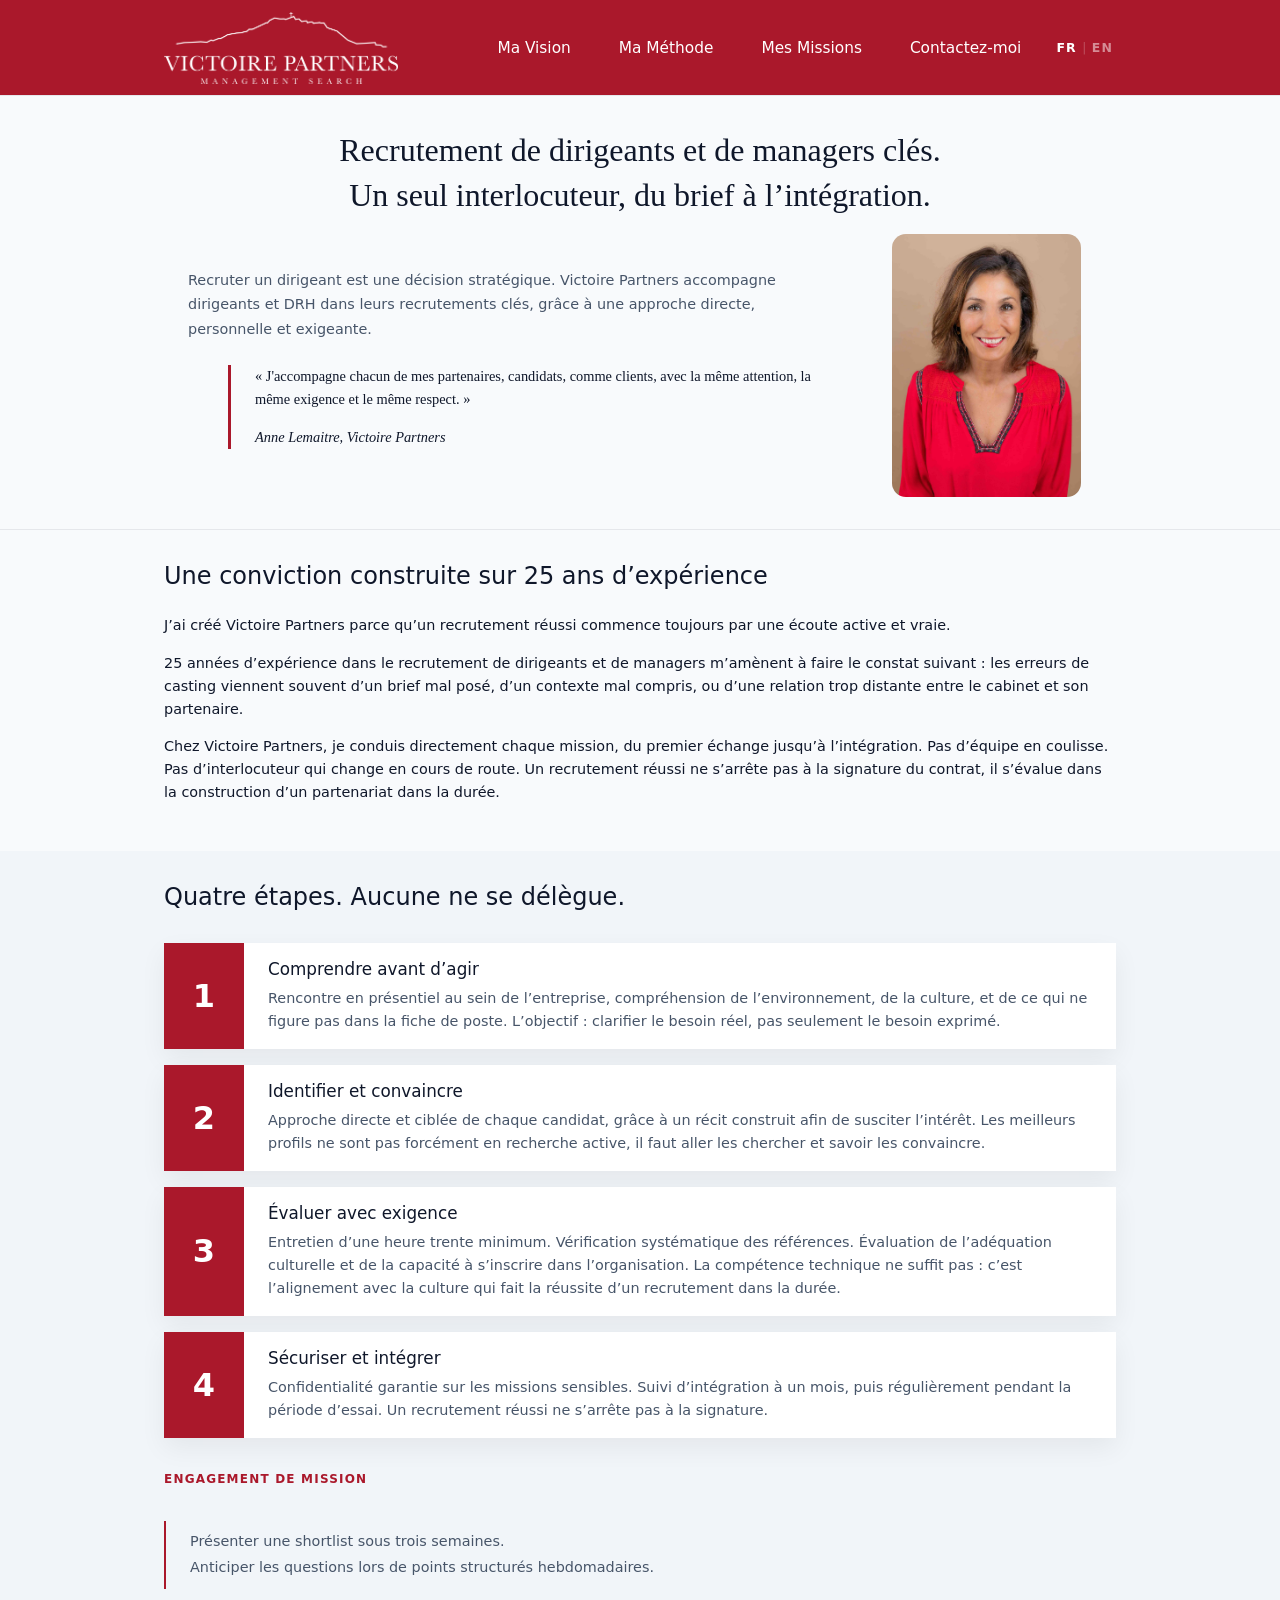
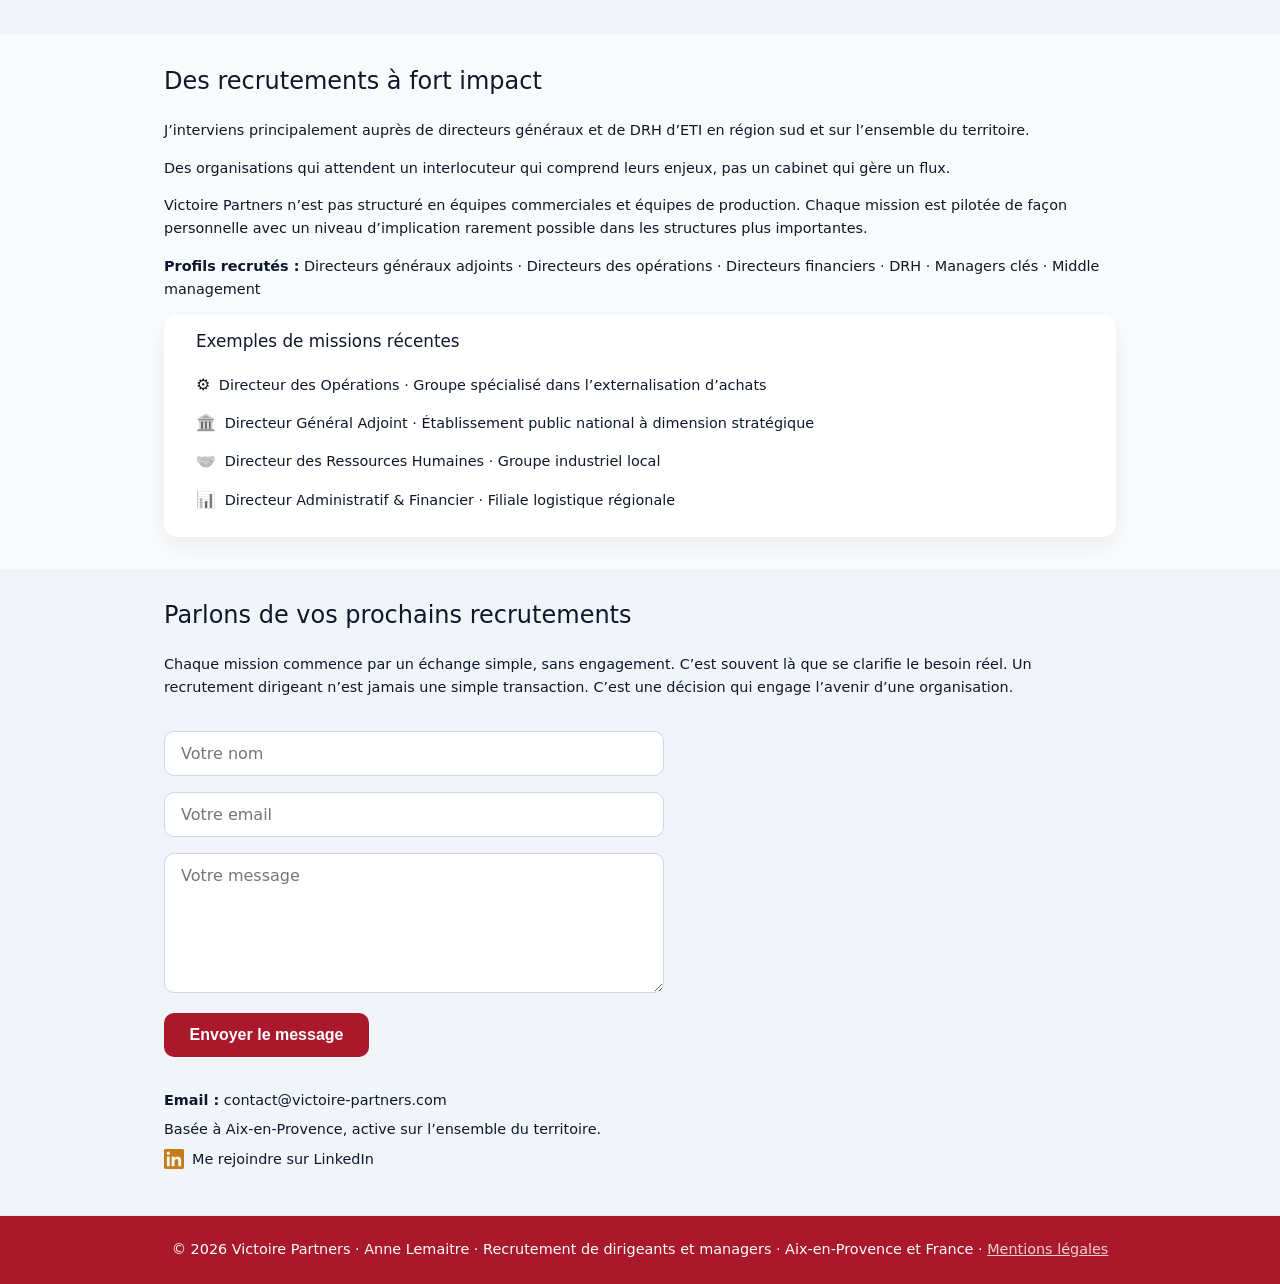
==== commit 947136df: "a" ====
--- a/index.html
+++ b/index.html
@@ -189,6 +189,8 @@
         <article class="step-body" data-content="card_step4_md"></article>
       </div>
     </div>
+    <p class="temoignage-label" data-content="methode_label"></p>
+    <p class="methode-engagement" data-content="methode_engagement"></p>
   </div>
 </section>
 
@@ -200,8 +202,6 @@
   <div class="container">
     <section data-content="missions_section_md"></section>
     <article class="card-h" data-content="card_missions_exemples_md"></article>
-    <p class="temoignage-label" data-i18n="temoignage_label">La parole de mes clients</p>
-    <blockquote class="pull-quote" data-content="missions_temoignage_md"></blockquote>
   </div>
 </section>
 
